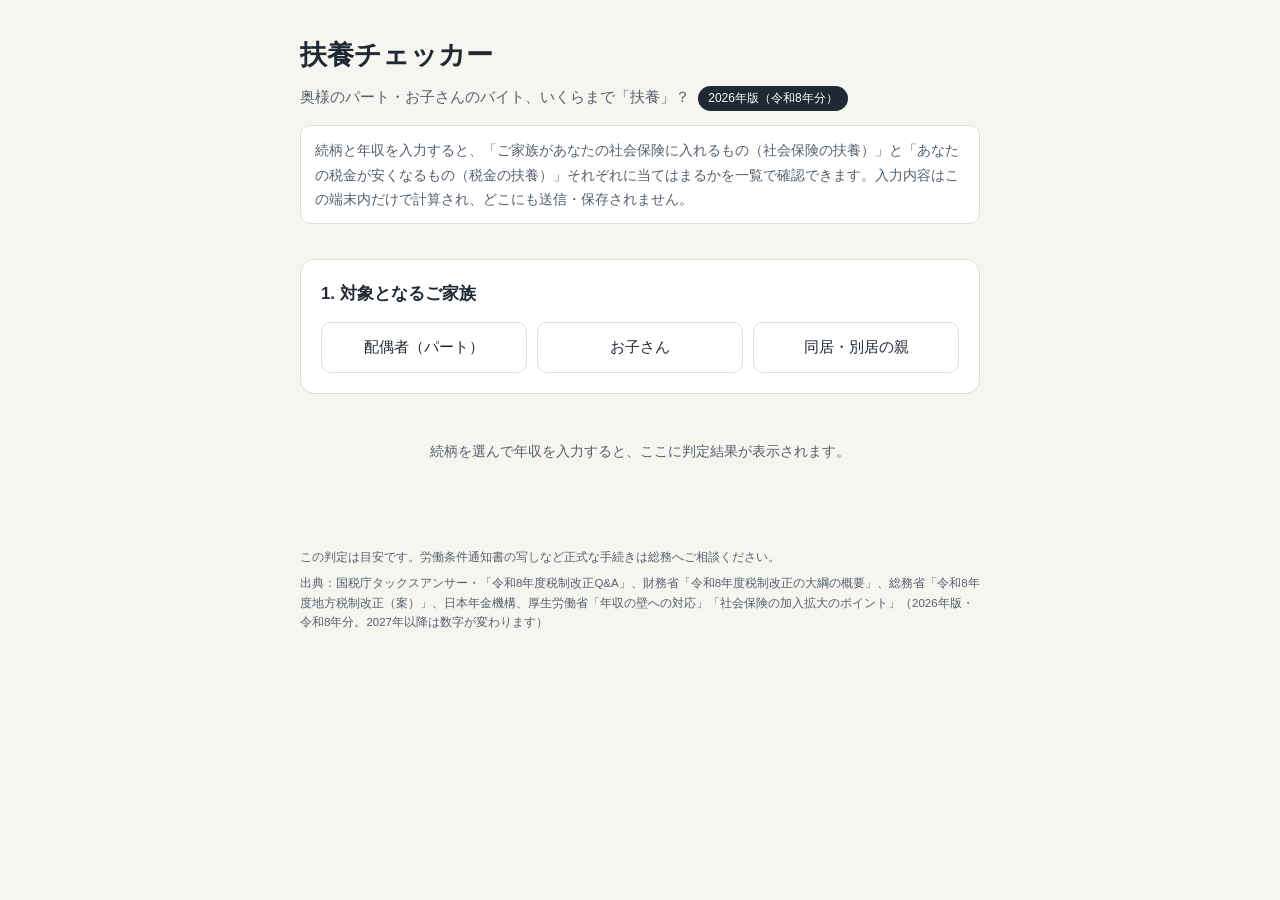
==== index.html @ 61199db9 "扶養チェッカーを追加 社員が配偶者・子・親の続柄と年収を入力すると、社会保険の扶養と税金の 扶養控除それぞれの判定を確認できるツール（2026年版・令和8年分の基準）。" ====
<!DOCTYPE html>
<html lang="ja">
<head>
<meta charset="UTF-8">
<meta name="viewport" content="width=device-width, initial-scale=1.0">
<title>扶養チェッカー（2026年版）</title>
<link rel="stylesheet" href="style.css">
</head>
<body>
<header class="page-header">
  <h1>扶養チェッカー</h1>
  <p class="sub">奥様のパート・お子さんのバイト、いくらまで「扶養」？ <span class="badge">2026年版（令和8年分）</span></p>
  <p class="lead">続柄と年収を入力すると、「ご家族があなたの社会保険に入れるもの（社会保険の扶養）」と「あなたの税金が安くなるもの（税金の扶養）」それぞれに当てはまるかを一覧で確認できます。入力内容はこの端末内だけで計算され、どこにも送信・保存されません。</p>
</header>

<main>
  <form id="checker-form" autocomplete="off">

    <section class="card">
      <h2>1. 対象となるご家族</h2>
      <div class="radio-group" id="relation-group">
        <label class="radio-card">
          <input type="radio" name="relation" value="spouse">
          <span>配偶者（パート）</span>
        </label>
        <label class="radio-card">
          <input type="radio" name="relation" value="child">
          <span>お子さん</span>
        </label>
        <label class="radio-card">
          <input type="radio" name="relation" value="parent">
          <span>同居・別居の親</span>
        </label>
      </div>
    </section>

    <section class="card" id="detail-child" hidden>
      <h2>2. お子さんについて</h2>
      <label class="field">
        <span>年齢（現在）</span>
        <input type="number" id="child-age" min="0" max="99" inputmode="numeric">
      </label>
      <p class="hint" id="child-bracket-hint"></p>
    </section>

    <section class="card" id="detail-parent" hidden>
      <h2>2. 親御さんについて</h2>
      <label class="field">
        <span>年齢（現在）</span>
        <input type="number" id="parent-age" min="0" max="120" inputmode="numeric">
      </label>
      <div class="radio-group inline">
        <label class="radio-card">
          <input type="radio" name="cohabit" value="together">
          <span>同居</span>
        </label>
        <label class="radio-card">
          <input type="radio" name="cohabit" value="apart">
          <span>別居</span>
        </label>
      </div>
      <label class="field" id="employee-income-for-parent-wrap" hidden>
        <span>あなた（社員本人）のおおよその年収（万円）</span>
        <input type="number" id="employee-income-for-parent" min="0" inputmode="numeric">
        <small>親御さんの年収があなたの年収の半分未満かどうかの判定に使います</small>
      </label>
      <label class="field" id="remittance-wrap" hidden>
        <span>親御さんへの仕送り額（年額・万円）</span>
        <input type="number" id="remittance" min="0" inputmode="numeric">
        <small>別居の場合、親御さんの年収が仕送り額より少ないことが条件です</small>
      </label>
    </section>

    <section class="card" id="income-section" hidden>
      <h2 id="income-step-label">3. 年収の入力</h2>

      <label class="field">
        <span id="income-main-label">年収（見込み・実績）（万円）</span>
        <input type="number" id="income-main" min="0" inputmode="numeric">
        <small>社会保険は「これから1年の見込み」、税金は「1〜12月の実績」で判定しますが、まずは同じ金額で概算できます。</small>
      </label>

      <button type="button" id="toggle-advanced" class="link-button">見込みと実績の金額が違う場合はこちら</button>

      <div id="advanced-income" hidden>
        <label class="field">
          <span>社会保険用：これから1年の見込み年収（万円）</span>
          <input type="number" id="income-social" min="0" inputmode="numeric">
        </label>
        <label class="field">
          <span>税金用：1〜12月の実績年収（万円）</span>
          <input type="number" id="income-tax" min="0" inputmode="numeric">
        </label>
      </div>

      <label class="checkbox-field" id="wall106-wrap" hidden>
        <input type="checkbox" id="wall106">
        <span>パート先の従業員が51人以上で、週20時間以上働いている</span>
      </label>

      <label class="field" id="employee-income-for-spouse-wrap" hidden>
        <span>あなた（社員本人）のおおよその年収（万円）</span>
        <input type="number" id="employee-income-for-spouse" min="0" inputmode="numeric">
        <small>あなたの所得が900万円超だと配偶者控除は減額、1,000万円超でゼロになります</small>
      </label>
    </section>

  </form>

  <section class="card result" id="result" hidden>
    <h2>判定結果</h2>

    <div class="result-block social">
      <h3>ご家族があなたの社会保険に入れるもの<small>（社会保険の扶養／健康保険・国民年金）</small></h3>
      <p class="verdict" id="social-verdict"></p>
      <p class="detail" id="social-detail"></p>
    </div>

    <div class="result-block tax">
      <h3>あなたの税金が安くなるもの<small>（税金の扶養／所得税・住民税）</small></h3>
      <p class="verdict" id="tax-verdict"></p>
      <p class="detail" id="tax-detail"></p>
    </div>

    <div class="wall-map" id="wall-map"></div>

    <div class="notes" id="result-notes"></div>
  </section>

  <p class="empty-state" id="empty-state">続柄を選んで年収を入力すると、ここに判定結果が表示されます。</p>
</main>

<footer class="page-footer">
  <p>この判定は目安です。労働条件通知書の写しなど正式な手続きは総務へご相談ください。</p>
  <p>出典：国税庁タックスアンサー・「令和8年度税制改正Q&amp;A」、財務省「令和8年度税制改正の大綱の概要」、総務省「令和8年度地方税制改正（案）」、日本年金機構、厚生労働省「年収の壁への対応」「社会保険の加入拡大のポイント」（2026年版・令和8年分。2027年以降は数字が変わります）</p>
</footer>

<script src="script.js"></script>
</body>
</html>
---- style.css ----
:root {
  --ink: #1f2933;
  --ink-soft: #52606d;
  --bg: #f7f5f0;
  --card-bg: #ffffff;
  --line: #e0ddd4;
  --tax: #2f6fb0;
  --tax-bg: #eaf2fa;
  --social: #c9722a;
  --social-bg: #fbeee0;
  --ok: #1f7a4d;
  --ok-bg: #e7f5ec;
  --ng: #b3403a;
  --ng-bg: #fbeae9;
  --accent: #1f2933;
  font-size: 16px;
}

* { box-sizing: border-box; }

[hidden] { display: none !important; }

body {
  margin: 0;
  background: var(--bg);
  color: var(--ink);
  font-family: -apple-system, BlinkMacSystemFont, "Hiragino Sans", "Yu Gothic", sans-serif;
  line-height: 1.7;
}

.page-header {
  max-width: 720px;
  margin: 0 auto;
  padding: 32px 20px 12px;
}

.page-header h1 {
  margin: 0 0 6px;
  font-size: 1.7rem;
}

.sub {
  margin: 0 0 10px;
  color: var(--ink-soft);
  font-size: 0.95rem;
}

.badge {
  display: inline-block;
  background: var(--ink);
  color: #fff;
  border-radius: 999px;
  padding: 2px 10px;
  font-size: 0.75rem;
  margin-left: 4px;
}

.lead {
  font-size: 0.9rem;
  color: var(--ink-soft);
  background: var(--card-bg);
  border: 1px solid var(--line);
  border-radius: 10px;
  padding: 12px 14px;
}

main {
  max-width: 720px;
  margin: 0 auto;
  padding: 8px 20px 40px;
}

.card {
  background: var(--card-bg);
  border: 1px solid var(--line);
  border-radius: 14px;
  padding: 20px;
  margin-bottom: 16px;
}

.card h2 {
  margin: 0 0 14px;
  font-size: 1.05rem;
}

.radio-group {
  display: grid;
  grid-template-columns: 1fr 1fr 1fr;
  gap: 10px;
}

.radio-group.inline {
  grid-template-columns: 1fr 1fr;
  margin-bottom: 14px;
}

.radio-card {
  display: flex;
  align-items: center;
  justify-content: center;
  text-align: center;
  border: 1.5px solid var(--line);
  border-radius: 10px;
  padding: 12px 8px;
  cursor: pointer;
  font-size: 0.92rem;
  transition: border-color .15s, background .15s;
}

.radio-card input {
  position: absolute;
  opacity: 0;
  pointer-events: none;
}

.radio-card:has(input:checked) {
  border-color: var(--ink);
  background: #f0efe9;
  font-weight: 600;
}

.field {
  display: block;
  margin-bottom: 14px;
}

.field span {
  display: block;
  font-size: 0.88rem;
  color: var(--ink-soft);
  margin-bottom: 6px;
}

.field input[type="number"] {
  width: 100%;
  padding: 10px 12px;
  font-size: 1rem;
  border: 1.5px solid var(--line);
  border-radius: 8px;
  background: #fff;
  color: var(--ink);
}

.field input[type="number"]:focus {
  outline: none;
  border-color: var(--ink);
}

.field small {
  display: block;
  margin-top: 5px;
  color: var(--ink-soft);
  font-size: 0.78rem;
}

.hint {
  font-size: 0.85rem;
  color: var(--ink-soft);
  margin: 6px 0 0;
}

.checkbox-field {
  display: flex;
  align-items: flex-start;
  gap: 8px;
  font-size: 0.9rem;
  background: #fbf8ef;
  border: 1px solid #ecdfba;
  border-radius: 10px;
  padding: 12px;
  margin-bottom: 14px;
  cursor: pointer;
}

.checkbox-field input {
  margin-top: 3px;
}

.link-button {
  display: inline-block;
  background: none;
  border: none;
  color: var(--tax);
  font-size: 0.85rem;
  text-decoration: underline;
  cursor: pointer;
  padding: 0 0 14px;
}

#advanced-income {
  border-top: 1px dashed var(--line);
  padding-top: 12px;
  margin-top: -4px;
}

.result-block {
  border-radius: 10px;
  padding: 14px 16px;
  margin-bottom: 14px;
}

.result-block.social {
  background: var(--social-bg);
  border: 1px solid #eccba4;
}

.result-block.tax {
  background: var(--tax-bg);
  border: 1px solid #bcd6ec;
}

.result-block h3 {
  margin: 0 0 6px;
  font-size: 0.98rem;
}

.result-block h3 small {
  display: block;
  margin-top: 2px;
  font-size: 0.72rem;
  font-weight: 400;
  color: var(--ink-soft);
}

.result-block.social h3 { color: var(--social); }
.result-block.tax h3 { color: var(--tax); }

.verdict {
  font-size: 1.15rem;
  font-weight: 700;
  margin: 0 0 6px;
}

.verdict.ok { color: var(--ok); }
.verdict.ng { color: var(--ng); }

.detail {
  margin: 0;
  font-size: 0.9rem;
  color: var(--ink);
}

.wall-map {
  margin: 18px 0;
  padding: 14px;
  background: #fbfaf6;
  border: 1px solid var(--line);
  border-radius: 10px;
}

.wall-map .track {
  position: relative;
  height: 10px;
  border-radius: 6px;
  background: #eee;
  margin: 68px 4px 20px;
}

.wall-map .band {
  position: absolute;
  top: 0;
  height: 10px;
  border-radius: 6px;
}

.wall-map .band.tax { background: var(--tax); opacity: .35; }
.wall-map .band.social { background: var(--social); opacity: .55; top: -4px; height: 4px; }

.wall-map .tick-line {
  position: absolute;
  top: -8px;
  width: 1px;
  height: 8px;
  background: var(--line);
}

.wall-map .tick-label {
  position: absolute;
  transform: translateX(-50%);
  font-size: 0.68rem;
  color: var(--ink-soft);
  white-space: nowrap;
  text-align: center;
  line-height: 1.3;
}

.wall-map .marker {
  position: absolute;
  top: -6px;
  width: 2px;
  height: 22px;
  background: var(--ink);
  transform: translateX(-50%);
}

.wall-map .marker::after {
  content: "あなたの入力";
  position: absolute;
  bottom: -20px;
  left: 50%;
  transform: translateX(-50%);
  font-size: 0.72rem;
  font-weight: 600;
  white-space: nowrap;
}

.wall-legend {
  margin: 10px 0 0;
  padding-left: 1.1em;
  font-size: 0.78rem;
  color: var(--ink-soft);
}

.wall-legend li {
  margin-bottom: 3px;
}

.notes {
  font-size: 0.82rem;
  color: var(--ink-soft);
  border-top: 1px solid var(--line);
  padding-top: 12px;
}

.notes p {
  margin: 0 0 8px;
}

.empty-state {
  text-align: center;
  color: var(--ink-soft);
  font-size: 0.88rem;
  padding: 30px 10px;
}

.page-footer {
  max-width: 720px;
  margin: 0 auto;
  padding: 0 20px 40px;
  font-size: 0.72rem;
  color: var(--ink-soft);
}

.page-footer p {
  margin: 0 0 6px;
}

@media (max-width: 480px) {
  .radio-group { grid-template-columns: 1fr; }
  .radio-group.inline { grid-template-columns: 1fr 1fr; }
}
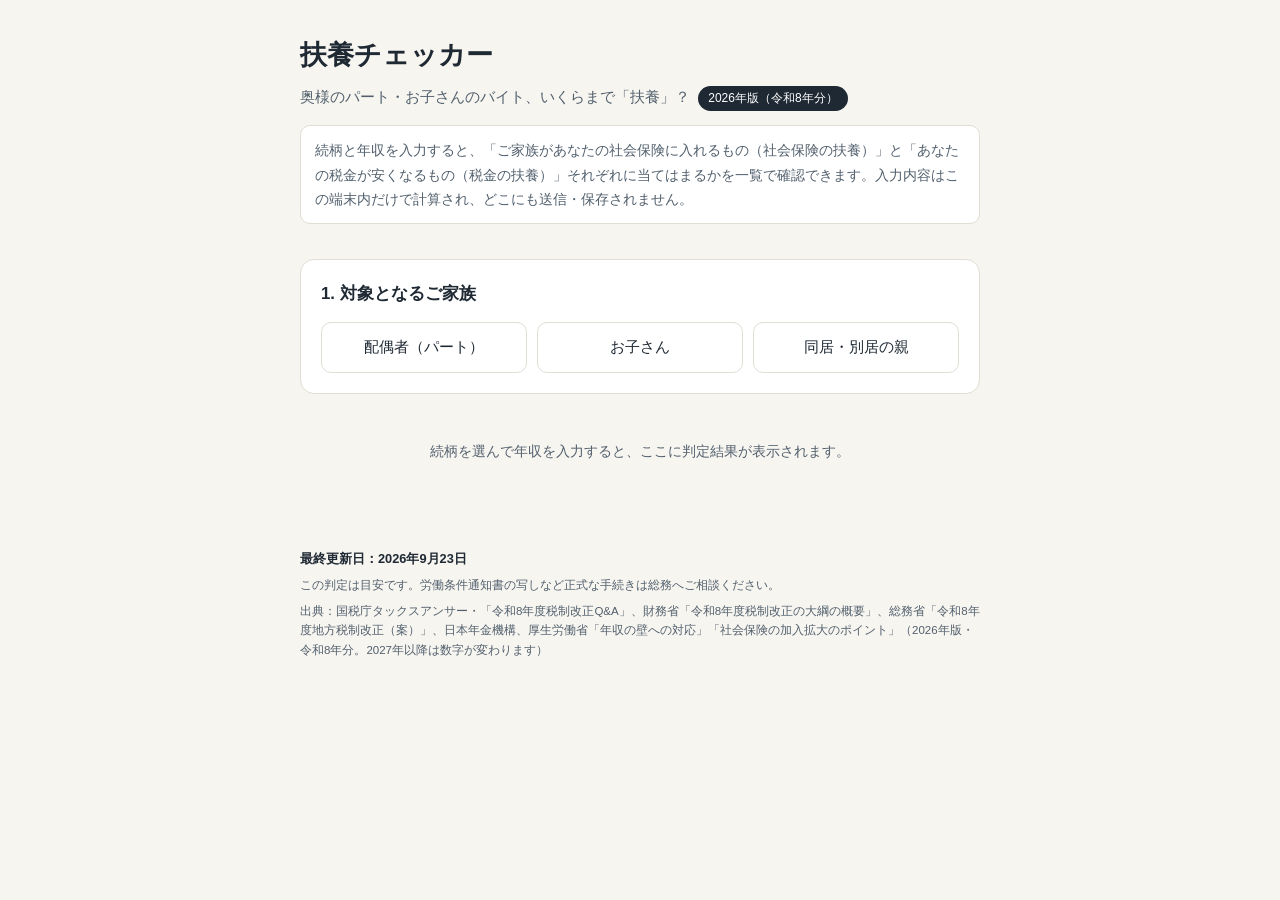
==== commit d373dfc6: "最終更新日の表示を追加し、誤って変更されたファイル名を修正 index.htmlが誤って別名になっていたため元に戻した。 フッターに最終更新日（2026年9月23日）を表示するようにした。" ====
--- a/index.html
+++ b/index.html
@@ -131,6 +131,7 @@
 </main>
 
 <footer class="page-footer">
+  <p id="last-updated" class="last-updated">最終更新日：2026年9月23日</p>
   <p>この判定は目安です。労働条件通知書の写しなど正式な手続きは総務へご相談ください。</p>
   <p>出典：国税庁タックスアンサー・「令和8年度税制改正Q&amp;A」、財務省「令和8年度税制改正の大綱の概要」、総務省「令和8年度地方税制改正（案）」、日本年金機構、厚生労働省「年収の壁への対応」「社会保険の加入拡大のポイント」（2026年版・令和8年分。2027年以降は数字が変わります）</p>
 </footer>
--- a/style.css
+++ b/style.css
@@ -345,6 +345,12 @@
   margin: 0 0 6px;
 }
 
+.page-footer .last-updated {
+  font-size: 0.8rem;
+  font-weight: 600;
+  color: var(--ink);
+}
+
 @media (max-width: 480px) {
   .radio-group { grid-template-columns: 1fr; }
   .radio-group.inline { grid-template-columns: 1fr 1fr; }
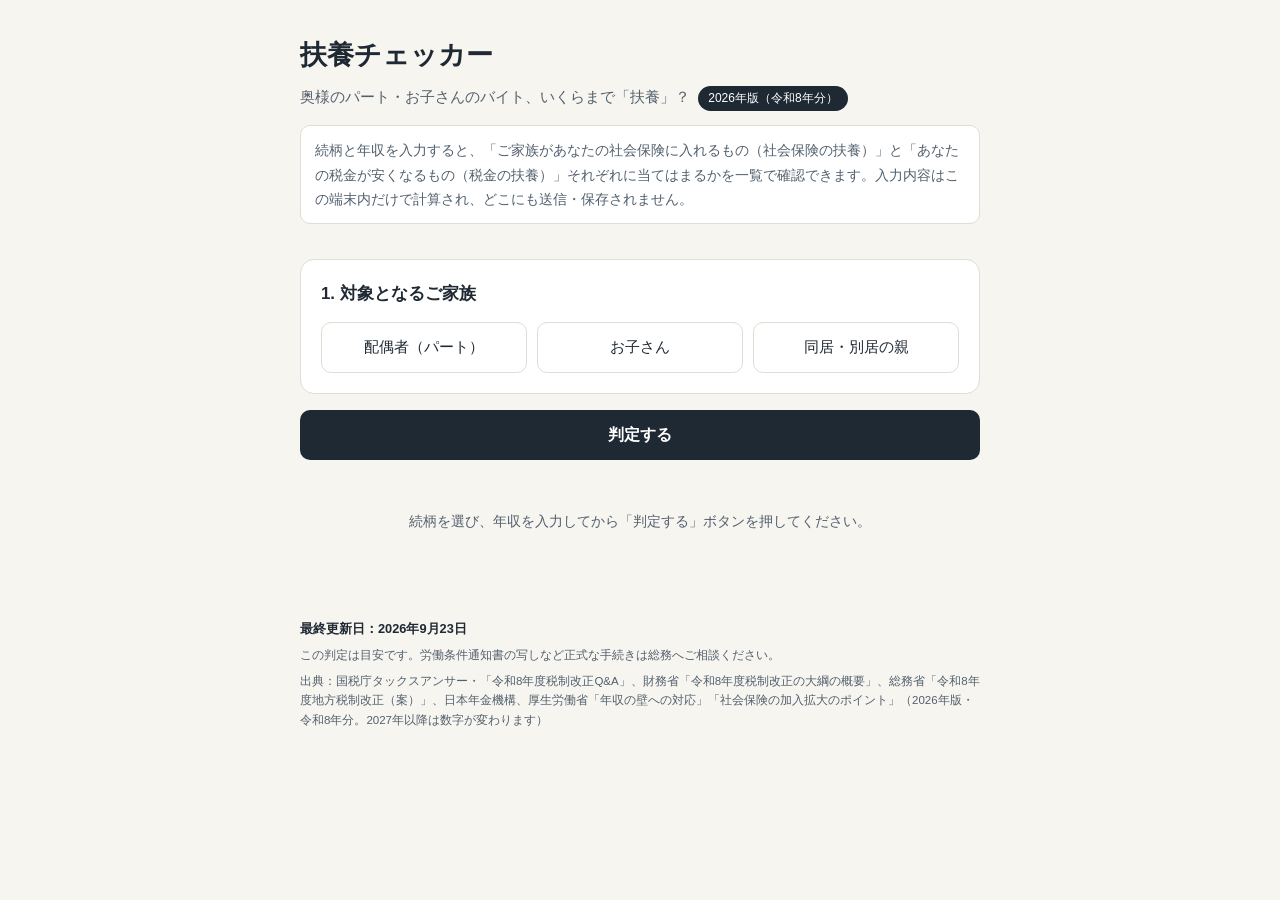
==== commit 922e284a: "両方のチェッカーに「判定する」ボタンを追加し、入力途中の自動判定をやめる これまでは1文字入力するたびに判定結果が表示されていたが、 「判定する」ボタンを押すまでは結果を表示しないように変更。 必要な" ====
--- a/index.html
+++ b/index.html
@@ -97,6 +97,7 @@
         <input type="checkbox" id="wall106">
         <span>パート先の従業員が51人以上で、週20時間以上働いている</span>
       </label>
+      <p class="hint" id="shaho-link-hint" hidden><a href="shaho-hantei.html">正確な加入条件を詳しく確認する（社会保険 加入判定チェッカー）</a></p>
 
       <label class="field" id="employee-income-for-spouse-wrap" hidden>
         <span>あなた（社員本人）のおおよその年収（万円）</span>
@@ -105,6 +106,7 @@
       </label>
     </section>
 
+    <button type="submit" class="primary-button">判定する</button>
   </form>
 
   <section class="card result" id="result" hidden>
@@ -127,7 +129,7 @@
     <div class="notes" id="result-notes"></div>
   </section>
 
-  <p class="empty-state" id="empty-state">続柄を選んで年収を入力すると、ここに判定結果が表示されます。</p>
+  <p class="empty-state" id="empty-state">続柄を選び、年収を入力してから「判定する」ボタンを押してください。</p>
 </main>
 
 <footer class="page-footer">
--- a/style.css
+++ b/style.css
@@ -193,6 +193,24 @@
   margin-top: -4px;
 }
 
+.primary-button {
+  display: block;
+  width: 100%;
+  padding: 14px;
+  margin: 4px 0 20px;
+  background: var(--ink);
+  color: #fff;
+  border: none;
+  border-radius: 10px;
+  font-size: 1.02rem;
+  font-weight: 600;
+  cursor: pointer;
+}
+
+.primary-button:active {
+  opacity: 0.85;
+}
+
 .result-block {
   border-radius: 10px;
   padding: 14px 16px;
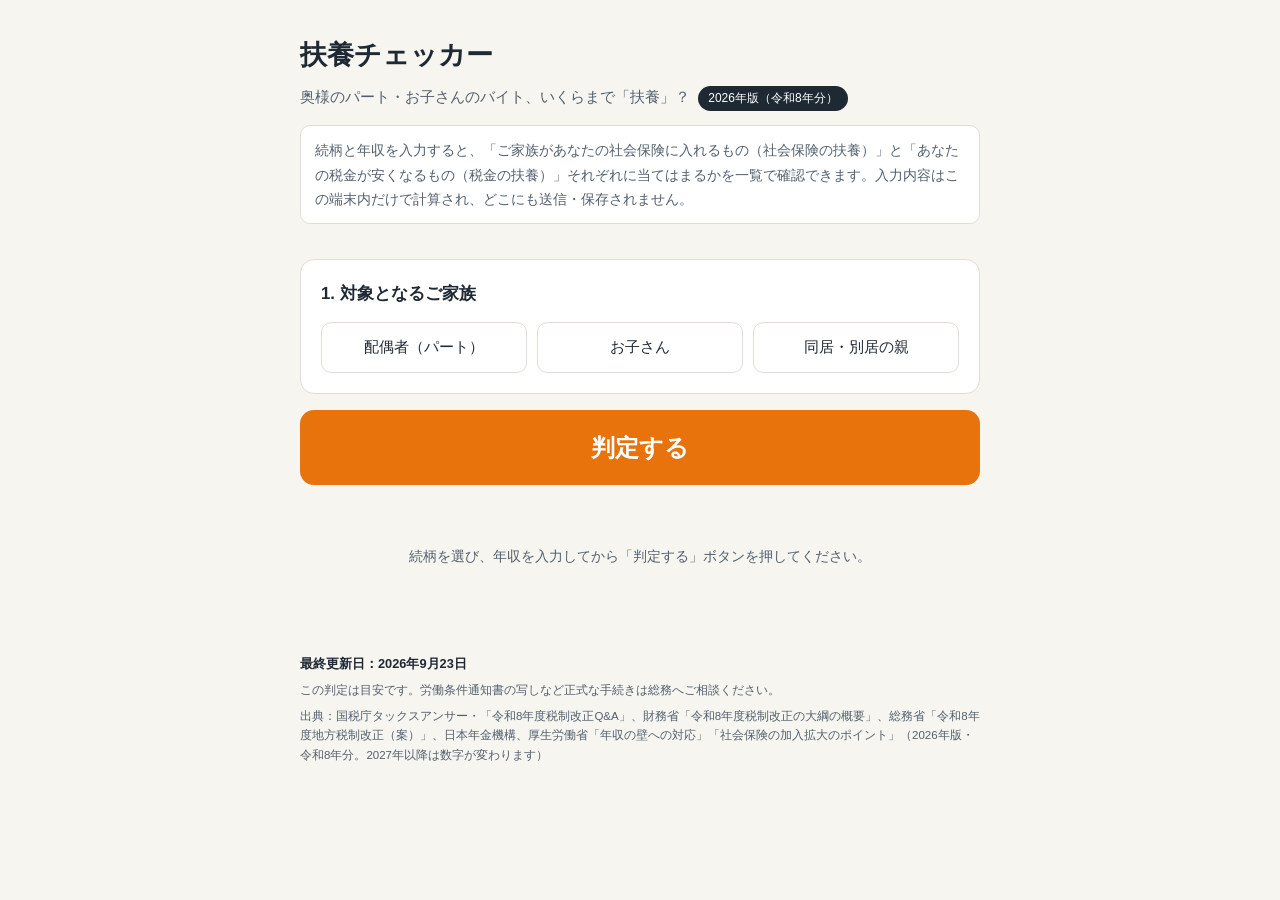
==== commit b85e68be: "106万円の壁チェックが判定理由になっている場合、目立つ警告表示を追加 「パート先の従業員が51人以上・週20時間以上」にチェックが入っていて 扶養から外れる判定になった場合に、その理由がひと目でわか" ====
--- a/index.html
+++ b/index.html
@@ -116,6 +116,7 @@
       <h3>ご家族があなたの社会保険に入れるもの<small>（社会保険の扶養／健康保険・国民年金）</small></h3>
       <p class="verdict" id="social-verdict"></p>
       <p class="detail" id="social-detail"></p>
+      <p class="wall106-alert" id="wall106-alert" hidden></p>
     </div>
 
     <div class="result-block tax">
--- a/style.css
+++ b/style.css
@@ -196,13 +196,13 @@
 .primary-button {
   display: block;
   width: 100%;
-  padding: 14px;
-  margin: 4px 0 20px;
-  background: var(--ink);
+  padding: 21px;
+  margin: 6px 0 30px;
+  background: #e8720c;
   color: #fff;
   border: none;
-  border-radius: 10px;
-  font-size: 1.02rem;
+  border-radius: 14px;
+  font-size: 1.53rem;
   font-weight: 600;
   cursor: pointer;
 }
@@ -256,6 +256,17 @@
   margin: 0;
   font-size: 0.9rem;
   color: var(--ink);
+}
+
+.wall106-alert {
+  margin: 10px 0 0;
+  padding: 10px 12px;
+  background: #fff4e0;
+  border: 1.5px solid #e8720c;
+  border-radius: 8px;
+  color: #8a4700;
+  font-size: 0.88rem;
+  font-weight: 700;
 }
 
 .wall-map {
